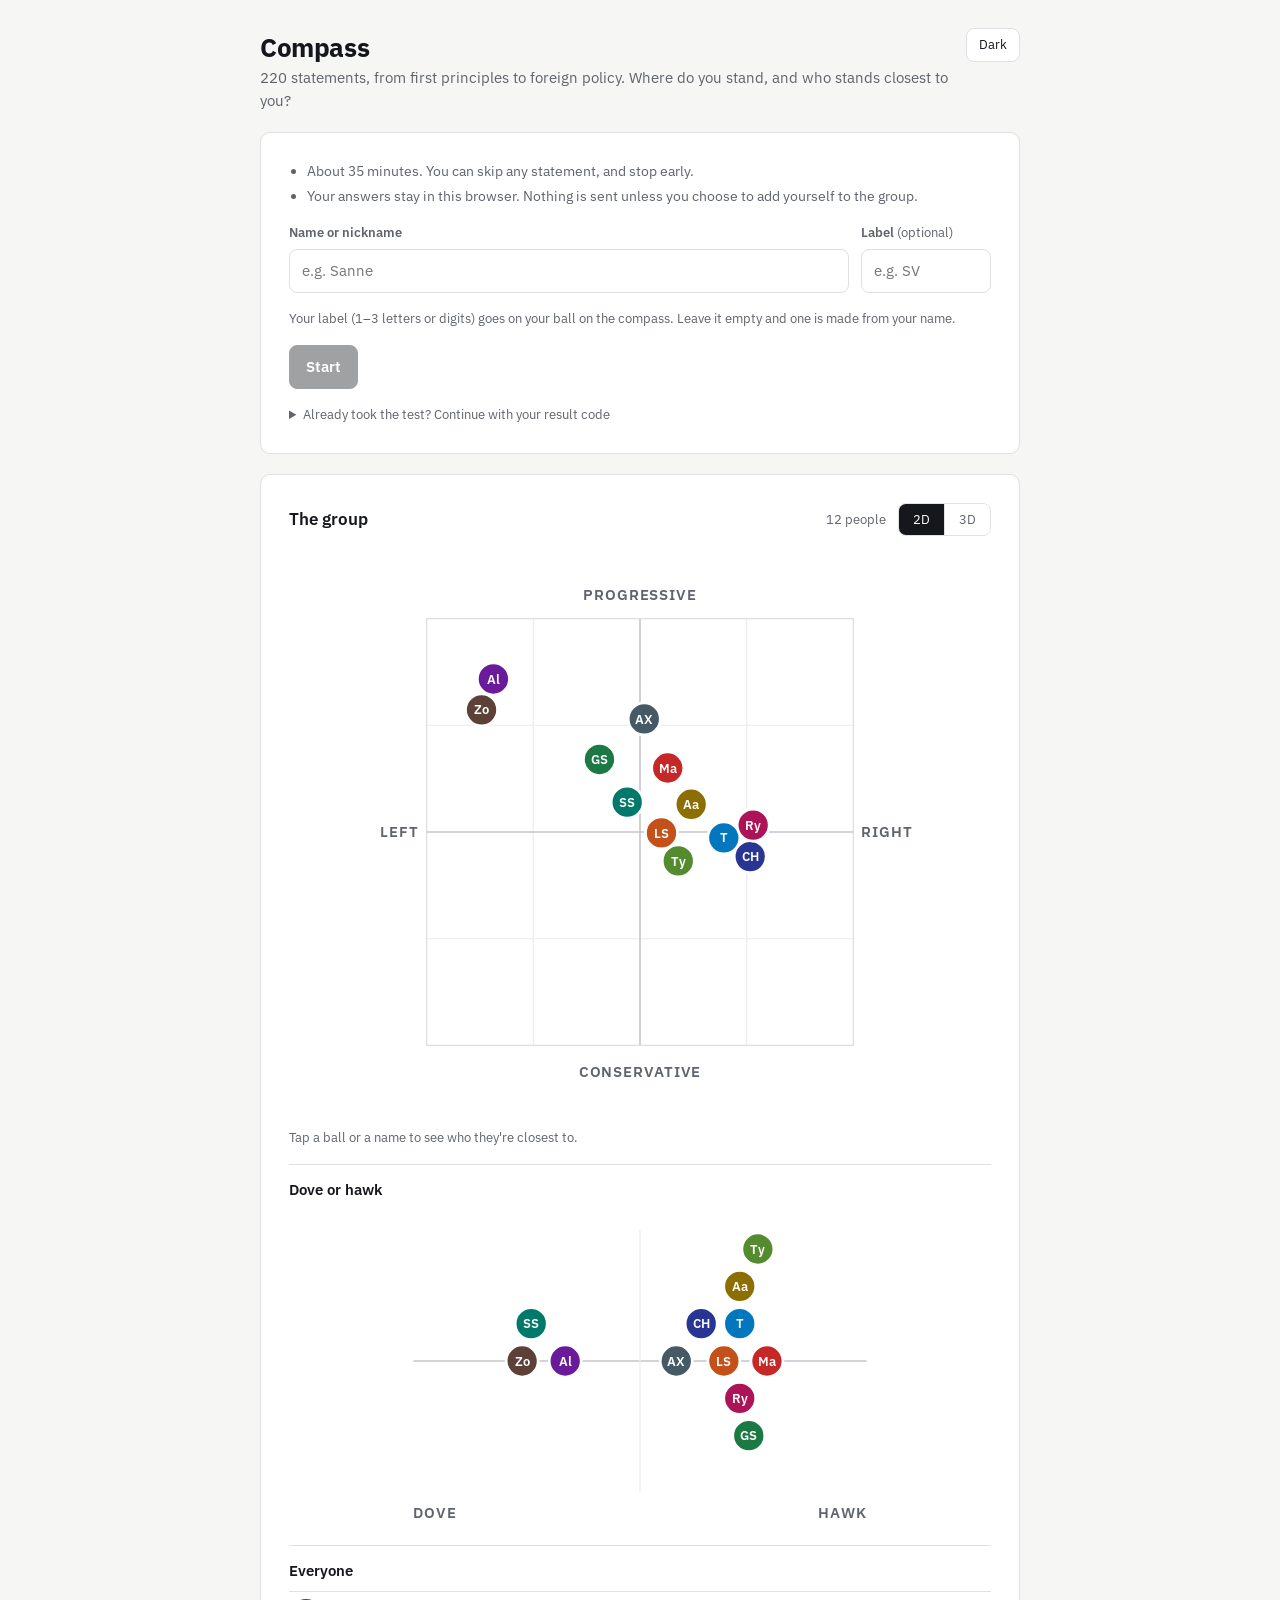
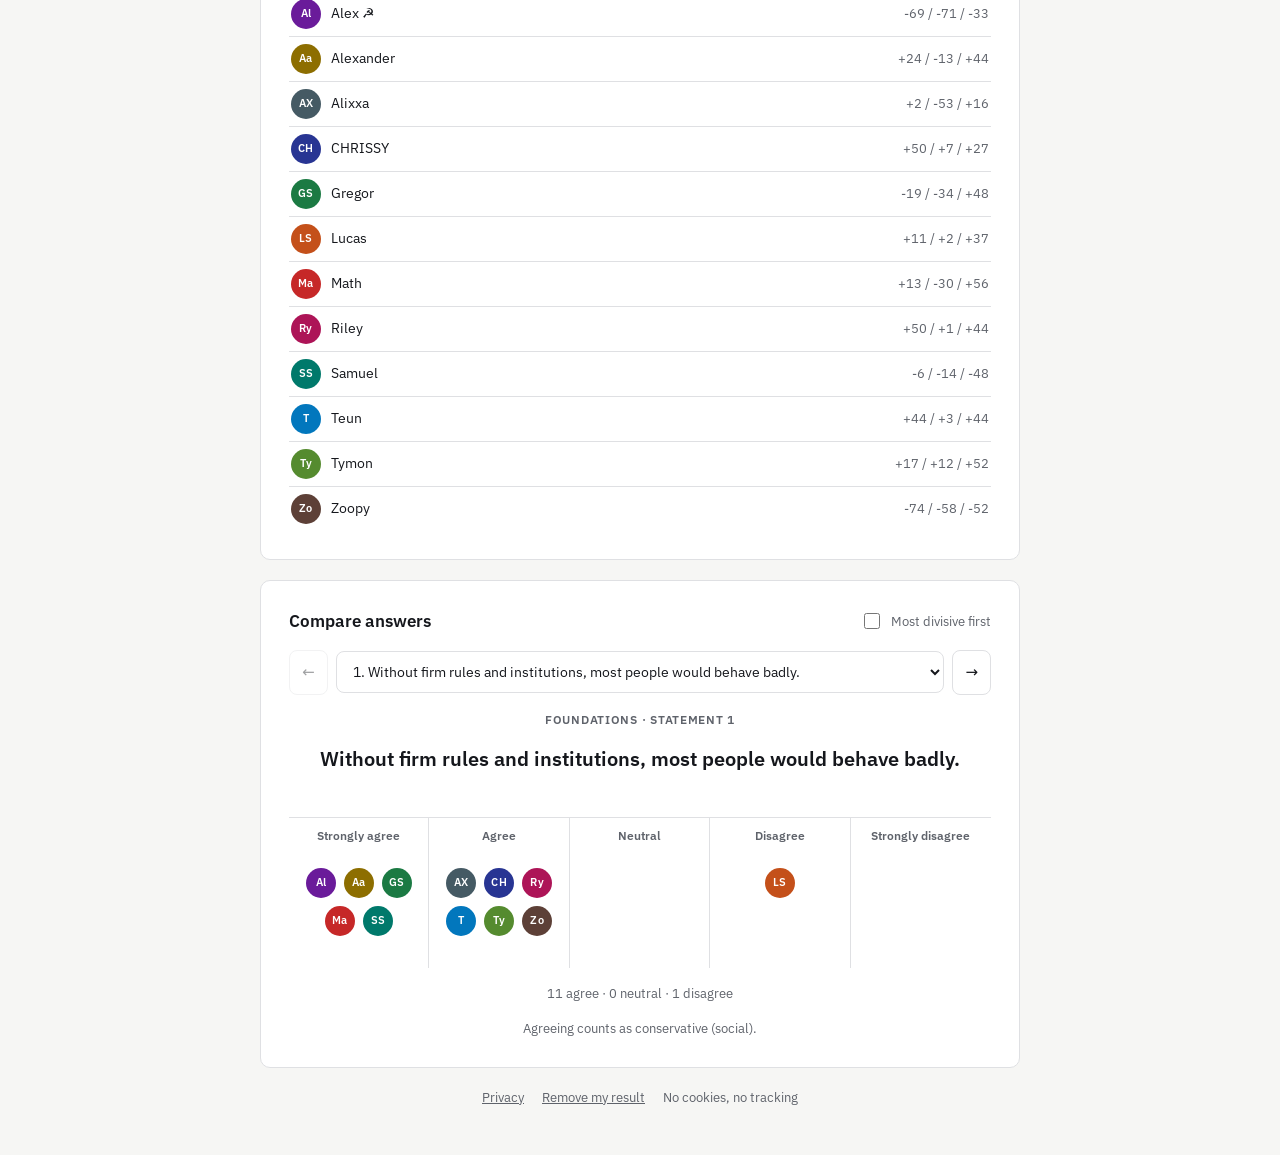
==== index.html @ 6b92e129 "Add 12 statements to tell the left wing apart and 8 to recognise centrists (code version 5, 220 stat" ====
<!doctype html>
<html lang="en">
<head>
<meta charset="utf-8">
<meta name="viewport" content="width=device-width,initial-scale=1,viewport-fit=cover">
<title>Compass</title>
<meta name="description" content="220 statements that map your political worldview, with everyone's results on one shared compass.">
<meta property="og:title" content="Compass">
<meta property="og:description" content="220 statements that map your political worldview, with everyone's results on one shared compass.">
<meta name="theme-color" content="#f6f6f4">
<link rel="icon" href="data:image/svg+xml,%3Csvg xmlns='http://www.w3.org/2000/svg' viewBox='0 0 32 32'%3E%3Ccircle cx='16' cy='16' r='14' fill='none' stroke='%2315171c' stroke-width='2.5'/%3E%3Cpath d='M16 5v22M5 16h22' stroke='%2315171c' stroke-width='1.5'/%3E%3Ccircle cx='21' cy='11' r='3.5' fill='%232a52be'/%3E%3C/svg%3E">
<link rel="preload" href="fonts/ibm-plex-sans-latin-400-normal.woff2" as="font" type="font/woff2" crossorigin>
<link rel="preload" href="fonts/ibm-plex-sans-latin-600-normal.woff2" as="font" type="font/woff2" crossorigin>
<link rel="stylesheet" href="style.css">
<script>
  // Apply the saved theme before the page draws, so dark-mode users don't see a white flash.
  try { if (localStorage.getItem("compass-theme") === "dark") document.documentElement.dataset.theme = "dark"; } catch (e) {}
</script>
</head>
<body>
<div class="wrap">
  <header>
    <div>
      <h1>Compass</h1>
      <p class="muted">220 statements, from first principles to foreign policy. Where do you stand, and who stands closest to you?</p>
    </div>
    <button class="small" id="theme" type="button" aria-label="Switch to dark mode">Dark</button>
  </header>

  <section class="card" id="intro">
    <ul class="facts muted">
      <li>About 35 minutes. You can skip any statement, and stop early.</li>
      <li>Your answers stay in this browser. Nothing is sent unless you choose to add yourself to the group.</li>
    </ul>
    <div class="two">
      <div class="field">
        <label for="name">Name or nickname</label>
        <input type="text" id="name" maxlength="24" autocomplete="nickname" placeholder="e.g. Sanne">
      </div>
      <div class="field">
        <label for="tag">Label <span style="font-weight:400">(optional)</span></label>
        <input type="text" id="tag" maxlength="3" autocomplete="off" placeholder="e.g. SV" aria-describedby="tag-help">
      </div>
    </div>
    <p class="note" id="tag-help">Your label (1–3 letters or digits) goes on your ball on the compass. Leave it empty and one is made from your name.</p>
    <div class="row">
      <button class="primary" id="start" type="button" disabled>Start</button>
      <span class="note" id="resume-note" hidden></span>
    </div>
    <details id="resume-code">
      <summary>Already took the test? Continue with your result code</summary>
      <div class="row">
        <input type="text" id="old-code" placeholder="Paste your result code" style="flex:1;min-width:0" autocomplete="off">
        <button id="use-code" type="button">Continue</button>
      </div>
      <p class="note" id="old-code-note" style="margin-top:6px" aria-live="polite"></p>
    </details>
  </section>

  <section class="card" id="quiz" hidden>
    <div class="progress"><span id="count">1 / 220</span><div class="bar"><span id="barfill" style="width:0"></span></div></div>
    <p class="section-tag" id="section-tag"></p>
    <p class="statement" id="statement" aria-live="polite"></p>
    <div class="answers" id="answers" role="group" aria-label="Your answer"></div>
    <div class="nav">
      <div class="row">
        <button class="link" id="back" type="button">Back</button>
        <button class="link" id="skip" type="button">Skip</button>
      </div>
      <div class="row">
        <span class="note" id="keys-hint">Keys 1–5 to answer, 0 to skip</span>
        <button class="link" id="finish" type="button">See my result now</button>
      </div>
    </div>
  </section>

  <section class="card" id="result" hidden>
    <div class="row spread"><h2>Your position</h2><button class="small" id="share-img" type="button">Save as image</button></div>
    <div class="scores">
      <div class="score"><b id="sx">–</b><span id="sx-l">Economic</span></div>
      <div class="score"><b id="sy">–</b><span id="sy-l">Social</span></div>
      <div class="score"><b id="sh">–</b><span id="sh-l">Foreign policy</span></div>
    </div>
    <p class="note" id="answered-note"></p>
    <div class="row" id="unanswered-row" hidden>
      <button class="small" id="answer-skipped" type="button">Answer the ones you skipped</button>
    </div>

    <div class="sub" id="closest-you" hidden>
      <h3>Closest to you</h3>
      <div class="match" id="closest-you-list"></div>
      <p class="note">Agreement over all statements you both answered: 100% means identical answers.</p>
    </div>

    <div class="sub" id="send">
      <h3>Add me to the group compass</h3>
      <div id="send-form">
        <label class="check"><input type="checkbox" id="consent">
          <span>I'm 16 or older, and I agree that Teun stores the name I entered and my answers, and shows them publicly on the group compass on this site. I understand my answers reveal my political views, and that I can have my result removed at any time. <a href="privacy.html" target="_blank" rel="noopener">Privacy note</a></span>
        </label>
        <p class="note" style="margin:8px 0 0 28px">Rather not be recognisable? Use a nickname.</p>
        <div class="row" style="margin-top:12px">
          <button class="primary" id="send-btn" type="button" disabled>Add me</button>
          <span id="send-status" class="note" aria-live="polite"></span>
        </div>
      </div>
      <p class="note" id="send-off" hidden></p>
    </div>

    <div class="sub">
      <h3>Your result code</h3>
      <p class="code-box" id="code"></p>
      <div class="row">
        <button class="small" id="copy" type="button">Copy code</button>
        <span class="note" id="code-note" aria-live="polite">Keep it to continue later, or to compare with friends.</span>
      </div>
    </div>
    <div class="row"><button class="link" id="edit" type="button">Change my answers</button><button class="link" id="retake" type="button">Start over</button></div>
  </section>

  <section class="card" id="group">
    <div class="row spread">
      <h2>The group</h2>
      <div class="row" style="gap:12px">
        <span class="note" id="group-count"></span>
        <div class="seg" role="group" aria-label="Compass view">
          <button id="view-2d" class="on" type="button">2D</button>
          <button id="view-3d" type="button">3D</button>
        </div>
      </div>
    </div>
    <svg class="chart" id="plot" viewBox="0 0 420 420" role="img" aria-label="Political compass with everyone's position"></svg>
    <svg class="chart" id="plot3d" viewBox="0 0 420 420" role="img" tabindex="0" aria-label="Three-dimensional compass: economic, social and hawk–dove. Drag or use the arrow keys to rotate." hidden></svg>
    <p class="note" id="rotate-hint" style="text-align:center" hidden>Drag to rotate · the third axis runs from dove to hawk</p>
    <p class="note" id="group-note"></p>
    <div class="sub" id="hawk" hidden>
      <h3>Dove or hawk</h3>
      <svg class="chart" id="hawk-plot" viewBox="0 0 420 100" role="img" aria-label="Everyone placed from dove to hawk on foreign policy"></svg>
    </div>
    <div class="sub" id="focus" hidden>
      <div class="row spread"><h3 id="focus-title"></h3><button class="link" id="focus-clear" type="button">Close</button></div>
      <p class="note" id="focus-scores"></p>
      <div class="match" id="focus-list"></div>
    </div>
    <div class="sub" id="people-box" hidden>
      <div class="row spread">
        <h3>Everyone</h3>
        <input type="text" id="people-filter" placeholder="Find a name" style="width:auto;flex:0 1 200px;padding:6px 10px;font-size:13px" hidden>
      </div>
      <div class="people" id="people"></div>
      <button class="link" id="people-more" type="button" hidden></button>
    </div>
  </section>

  <section class="card" id="compare" hidden>
    <div class="row spread">
      <h2>Compare answers</h2>
      <label class="toggle"><input type="checkbox" id="divisive"> Most divisive first</label>
    </div>
    <div class="cmp-top">
      <button id="cmp-prev" type="button" aria-label="Previous statement">←</button>
      <select id="cmp-select" aria-label="Statement"></select>
      <button id="cmp-next" type="button" aria-label="Next statement">→</button>
    </div>
    <p class="section-tag" id="cmp-tag" style="text-align:center"></p>
    <p class="cmp-statement" id="cmp-statement"></p>
    <div class="cols" id="cols"></div>
    <p class="split" id="cmp-split"></p>
    <p class="note" id="cmp-axis" style="text-align:center"></p>
  </section>

  <section class="card" id="owner" hidden>
    <h2>Manage the group</h2>
    <p class="note">For Teun. Paste result codes, one per line (a whole message with a code in it works too). The compass on this page previews the list straight away, only in this browser. When it looks right, copy it as results.js and commit that file.</p>
    <textarea id="owner-codes" rows="8" spellcheck="false"></textarea>
    <div class="row">
      <button class="primary small" id="owner-copy" type="button">Copy as results.js</button>
      <button class="small" id="owner-reset" type="button">Back to the published list</button>
      <span class="note" id="owner-status" aria-live="polite"></span>
    </div>
    <div class="people" id="owner-check"></div>
  </section>

  <section class="card" id="remove" hidden>
    <h2>Remove my result</h2>
    <p id="remove-text"></p>
    <div class="row" id="remove-actions" hidden>
      <button class="primary" id="remove-btn" type="button">Yes, remove my result</button>
      <span class="note" id="remove-status" aria-live="polite"></span>
    </div>
  </section>

  <footer>
    <a href="privacy.html">Privacy</a>
    <a href="#remove" id="remove-link">Remove my result</a>
    <span>No cookies, no tracking</span>
  </footer>
</div>

<script src="config.js"></script>
<script src="questions.js"></script>
<script src="results.js"></script>
<script src="app.js"></script>
</body>
</html>
---- style.css ----
/* Fonts are hosted on this site itself, so visitors' browsers never contact Google Fonts. */
@font-face{font-family:"IBM Plex Sans";font-style:normal;font-display:swap;font-weight:400;src:url(fonts/ibm-plex-sans-latin-400-normal.woff2) format("woff2");unicode-range:U+0000-00FF,U+0131,U+0152-0153,U+02BB-02BC,U+02C6,U+02DA,U+02DC,U+0304,U+0308,U+0329,U+2000-206F,U+20AC,U+2122,U+2191,U+2193,U+2212,U+2215,U+FEFF,U+FFFD}
@font-face{font-family:"IBM Plex Sans";font-style:normal;font-display:swap;font-weight:600;src:url(fonts/ibm-plex-sans-latin-600-normal.woff2) format("woff2");unicode-range:U+0000-00FF,U+0131,U+0152-0153,U+02BB-02BC,U+02C6,U+02DA,U+02DC,U+0304,U+0308,U+0329,U+2000-206F,U+20AC,U+2122,U+2191,U+2193,U+2212,U+2215,U+FEFF,U+FFFD}
@font-face{font-family:"IBM Plex Sans";font-style:normal;font-display:swap;font-weight:700;src:url(fonts/ibm-plex-sans-latin-700-normal.woff2) format("woff2");unicode-range:U+0000-00FF,U+0131,U+0152-0153,U+02BB-02BC,U+02C6,U+02DA,U+02DC,U+0304,U+0308,U+0329,U+2000-206F,U+20AC,U+2122,U+2191,U+2193,U+2212,U+2215,U+FEFF,U+FFFD}
@font-face{font-family:"IBM Plex Sans";font-style:normal;font-display:swap;font-weight:400;src:url(fonts/ibm-plex-sans-latin-ext-400-normal.woff2) format("woff2");unicode-range:U+0100-02BA,U+02BD-02C5,U+02C7-02CC,U+02CE-02D7,U+02DD-02FF,U+0304,U+0308,U+0329,U+1D00-1DBF,U+1E00-1E9F,U+1EF2-1EFF,U+2020,U+20A0-20AB,U+20AD-20C0,U+2113,U+2C60-2C7F,U+A720-A7FF}
@font-face{font-family:"IBM Plex Sans";font-style:normal;font-display:swap;font-weight:600;src:url(fonts/ibm-plex-sans-latin-ext-600-normal.woff2) format("woff2");unicode-range:U+0100-02BA,U+02BD-02C5,U+02C7-02CC,U+02CE-02D7,U+02DD-02FF,U+0304,U+0308,U+0329,U+1D00-1DBF,U+1E00-1E9F,U+1EF2-1EFF,U+2020,U+20A0-20AB,U+20AD-20C0,U+2113,U+2C60-2C7F,U+A720-A7FF}
@font-face{font-family:"IBM Plex Sans";font-style:normal;font-display:swap;font-weight:700;src:url(fonts/ibm-plex-sans-latin-ext-700-normal.woff2) format("woff2");unicode-range:U+0100-02BA,U+02BD-02C5,U+02C7-02CC,U+02CE-02D7,U+02DD-02FF,U+0304,U+0308,U+0329,U+1D00-1DBF,U+1E00-1E9F,U+1EF2-1EFF,U+2020,U+20A0-20AB,U+20AD-20C0,U+2113,U+2C60-2C7F,U+A720-A7FF}

/* Colour tokens. Light is the default; dark only when the visitor picks it with the toggle. */
:root{
  color-scheme:light;
  --bg:#f6f6f4; --card:#ffffff; --field:#ffffff; --ink:#15171c; --mid:#5f636b; --hair:#dfe0e3; --soft:#eef0f3;
  --accent:#2a52be; --on:#2a52be; --on-ink:#ffffff; --err:#b3261e; --ok:#1e7a46;
  --primary-bg:#15171c; --primary-ink:#ffffff; --axis:#c3c6cc; --gridline:#eceef1; --ring:#15171c;
}
:root[data-theme="dark"]{
  color-scheme:dark;
  --bg:#121417; --card:#1a1d22; --field:#14171b; --ink:#e9eaec; --mid:#9aa0aa; --hair:#2d3139; --soft:#23272e;
  --accent:#7d9cff; --on:#3d63d6; --on-ink:#ffffff; --err:#ef6b62; --ok:#4cc38a;
  --primary-bg:#e9eaec; --primary-ink:#121417; --axis:#4a4f59; --gridline:#262a31; --ring:#e9eaec;
}
*{box-sizing:border-box}
html{-webkit-text-size-adjust:100%}
body{margin:0;background:var(--bg);color:var(--ink);font:15px/1.5 "IBM Plex Sans",system-ui,-apple-system,"Segoe UI",Roboto,sans-serif;padding:28px 16px 48px}
.wrap{max-width:760px;margin:0 auto;display:flex;flex-direction:column;gap:20px}
header{display:flex;justify-content:space-between;align-items:flex-start;gap:12px}
h1{font-size:26px;font-weight:700;letter-spacing:-.015em;margin:0}
h2{font-size:17px;font-weight:600;margin:0}
h3{font-size:15px;font-weight:600;margin:0}
p{margin:0}
a{color:var(--accent)}
.muted{color:var(--mid)}
.note{font-size:13px;color:var(--mid)}
.ok{color:var(--ok);font-size:13px}
.err{color:var(--err);font-size:13px}
.card{background:var(--card);border:1px solid var(--hair);border-radius:10px;padding:clamp(18px,4vw,28px);display:flex;flex-direction:column;gap:16px;min-width:0}
.sub{display:flex;flex-direction:column;gap:8px;border-top:1px solid var(--hair);padding-top:14px}
label{font-size:13px;font-weight:600;color:var(--mid)}
input[type=text],textarea,select{width:100%;font:inherit;color:var(--ink);background:var(--field);border:1px solid var(--hair);border-radius:8px;padding:10px 12px}
textarea{resize:vertical;min-height:64px;font-size:13px;word-break:break-all}
select{font-size:14px}
input:focus-visible,textarea:focus-visible,select:focus-visible,button:focus-visible,summary:focus-visible,a:focus-visible{outline:2px solid var(--accent);outline-offset:2px}
button{font:inherit;cursor:pointer;border-radius:8px;border:1px solid var(--hair);background:var(--field);color:var(--ink);padding:10px 16px}
button.primary{background:var(--primary-bg);border-color:var(--primary-bg);color:var(--primary-ink);font-weight:600}
button:disabled{opacity:.4;cursor:not-allowed}
button.link{border:0;background:none;padding:0;color:var(--mid);text-decoration:underline;font-size:13px}
button.small{padding:6px 12px;font-size:13px}
.row{display:flex;flex-wrap:wrap;gap:10px;align-items:center}
.spread{justify-content:space-between}
.field{display:flex;flex-direction:column;gap:6px}
.two{display:grid;grid-template-columns:1fr 130px;gap:12px}
@media (max-width:480px){.two{grid-template-columns:1fr 96px}}
details summary{cursor:pointer;font-size:13px;color:var(--mid)}
details[open] summary{margin-bottom:10px}
.check{display:flex;gap:10px;align-items:flex-start;font-size:14px;font-weight:400;color:var(--ink);cursor:pointer}
.check input{width:18px;height:18px;margin-top:2px;flex:none;accent-color:var(--ink)}
.facts{margin:0;padding-left:18px;font-size:14px;display:flex;flex-direction:column;gap:4px}

/* quiz */
.progress{display:flex;align-items:center;gap:12px;font-size:13px;color:var(--mid);font-variant-numeric:tabular-nums}
.bar{flex:1;height:4px;background:var(--soft);border-radius:2px;overflow:hidden}
.bar span{display:block;height:100%;background:var(--ink);transition:width .2s}
.section-tag{font-size:12px;font-weight:600;letter-spacing:.06em;text-transform:uppercase;color:var(--mid)}
.statement{font-size:clamp(19px,3.4vw,23px);font-weight:600;line-height:1.35;letter-spacing:-.01em;min-height:3.2em;text-wrap:balance}
.answers{display:grid;grid-template-columns:repeat(5,1fr);gap:8px}
.answers button{padding:12px 6px;font-size:13px;line-height:1.25}
.answers button.on{background:var(--on);border-color:var(--on);color:var(--on-ink)}
@media (max-width:560px){.answers{grid-template-columns:1fr}.answers button{text-align:left;padding:12px 14px}}
.nav{display:flex;justify-content:space-between;align-items:center;gap:12px;flex-wrap:wrap}
.nav .row{gap:16px}

/* result */
.scores{display:grid;grid-template-columns:repeat(auto-fit,minmax(150px,1fr));gap:12px}
.score{background:var(--soft);border-radius:8px;padding:12px 14px}
.score b{display:block;font-size:24px;font-variant-numeric:tabular-nums}
.score span{font-size:13px;color:var(--mid)}
.code-box{font-size:13px;word-break:break-all;background:var(--soft);border-radius:8px;padding:10px 12px;user-select:all}

/* balls (one per person) */
.ball{width:30px;height:30px;border-radius:50%;display:inline-flex;align-items:center;justify-content:center;color:#fff;font-size:11px;font-weight:600;letter-spacing:.01em;flex:none;box-shadow:0 0 0 2px var(--card)}
.ball.you{box-shadow:0 0 0 2px var(--card),0 0 0 4px var(--ring)}
.ball.focus{box-shadow:0 0 0 2px var(--card),0 0 0 4px var(--accent)}
.ball-svg text{font-size:10px;font-weight:600;fill:#fff;pointer-events:none}
.ball-svg{cursor:pointer}
.dot{stroke:var(--card);stroke-width:2}
.you-ring{fill:none;stroke:var(--ring);stroke-width:2}
.focus-ring{fill:none;stroke:var(--accent);stroke-width:2.5}
.faded{opacity:.28}

/* charts */
svg.chart{display:block;width:100%;height:auto;max-width:560px;margin:0 auto}
.axis{stroke:var(--axis);stroke-width:1.2}
.grid{stroke:var(--gridline);stroke-width:1}
.frame{fill:none;stroke:var(--hair)}
.axlab{fill:var(--mid);font-size:11px;font-weight:600;letter-spacing:.06em;text-transform:uppercase}
#plot3d{touch-action:none;cursor:grab;user-select:none}
#plot3d:focus-visible{outline:2px solid var(--accent);outline-offset:4px;border-radius:8px}

/* people list */
.people{display:flex;flex-direction:column;font-size:14px}
.person{display:flex;align-items:center;gap:10px;border-top:1px solid var(--hair);padding:7px 2px;background:none;border-left:0;border-right:0;border-bottom:0;border-radius:0;text-align:left;width:100%;color:var(--ink)}
.person:hover{background:var(--soft)}
.person.sel{background:var(--soft)}
.person .nm{flex:1;min-width:0;overflow:hidden;text-overflow:ellipsis;white-space:nowrap}
.person .sc{font-variant-numeric:tabular-nums;color:var(--mid);font-size:13px;white-space:nowrap}
.match{display:flex;flex-direction:column;gap:6px}
.match-row{display:grid;grid-template-columns:30px 1fr 110px 44px;gap:10px;align-items:center;font-size:14px}
.match-row .nm{overflow:hidden;text-overflow:ellipsis;white-space:nowrap}
.match-row .pct{text-align:right;font-variant-numeric:tabular-nums;font-weight:600}
.meter{height:6px;background:var(--soft);border-radius:3px;overflow:hidden}
.meter span{display:block;height:100%;background:var(--ink)}
@media (max-width:480px){.match-row{grid-template-columns:30px 1fr 60px 40px}}

/* compare */
.cmp-top{display:flex;gap:8px;align-items:center}
.cmp-top select{flex:1;min-width:0}
.cmp-top button{padding:10px 12px;flex:none}
.cmp-statement{font-size:clamp(17px,3vw,20px);font-weight:600;line-height:1.35;text-align:center;text-wrap:balance;min-height:2.8em;padding-inline:4px}
.cols{display:grid;grid-template-columns:repeat(5,minmax(0,1fr));border-top:1px solid var(--hair)}
.col{border-right:1px solid var(--hair);padding:10px 6px 14px;display:flex;flex-direction:column;gap:10px;min-height:150px}
.col:last-child{border-right:0}
.col h3{font-size:12px;font-weight:600;color:var(--mid);text-align:center;line-height:1.25;min-height:2.5em}
.col .balls{display:flex;flex-wrap:wrap;gap:8px;justify-content:center;align-content:flex-start}
@media (max-width:480px){.col{padding:8px 2px 12px}.col h3{font-size:11px}.col .balls{gap:5px}.col .ball{width:26px;height:26px;font-size:10px}}
.diff{display:flex;flex-direction:column;gap:2px;border-top:1px solid var(--hair);padding-top:8px;font-size:14px}
.split{font-size:13px;color:var(--mid);text-align:center}
.toggle{display:inline-flex;align-items:center;gap:8px;font-size:13px;color:var(--mid);cursor:pointer;font-weight:400}
.toggle input{width:16px;height:16px;accent-color:var(--ink)}
.seg{display:inline-flex;border:1px solid var(--hair);border-radius:8px;overflow:hidden}
.seg button{border:0;border-radius:0;padding:6px 14px;font-size:13px;background:var(--field);color:var(--mid)}
.seg button+button{border-left:1px solid var(--hair)}
.seg button.on{background:var(--primary-bg);color:var(--primary-ink)}
footer{display:flex;flex-wrap:wrap;gap:8px 18px;justify-content:center;font-size:13px;color:var(--mid)}
footer a{color:var(--mid)}
[hidden]{display:none!important}
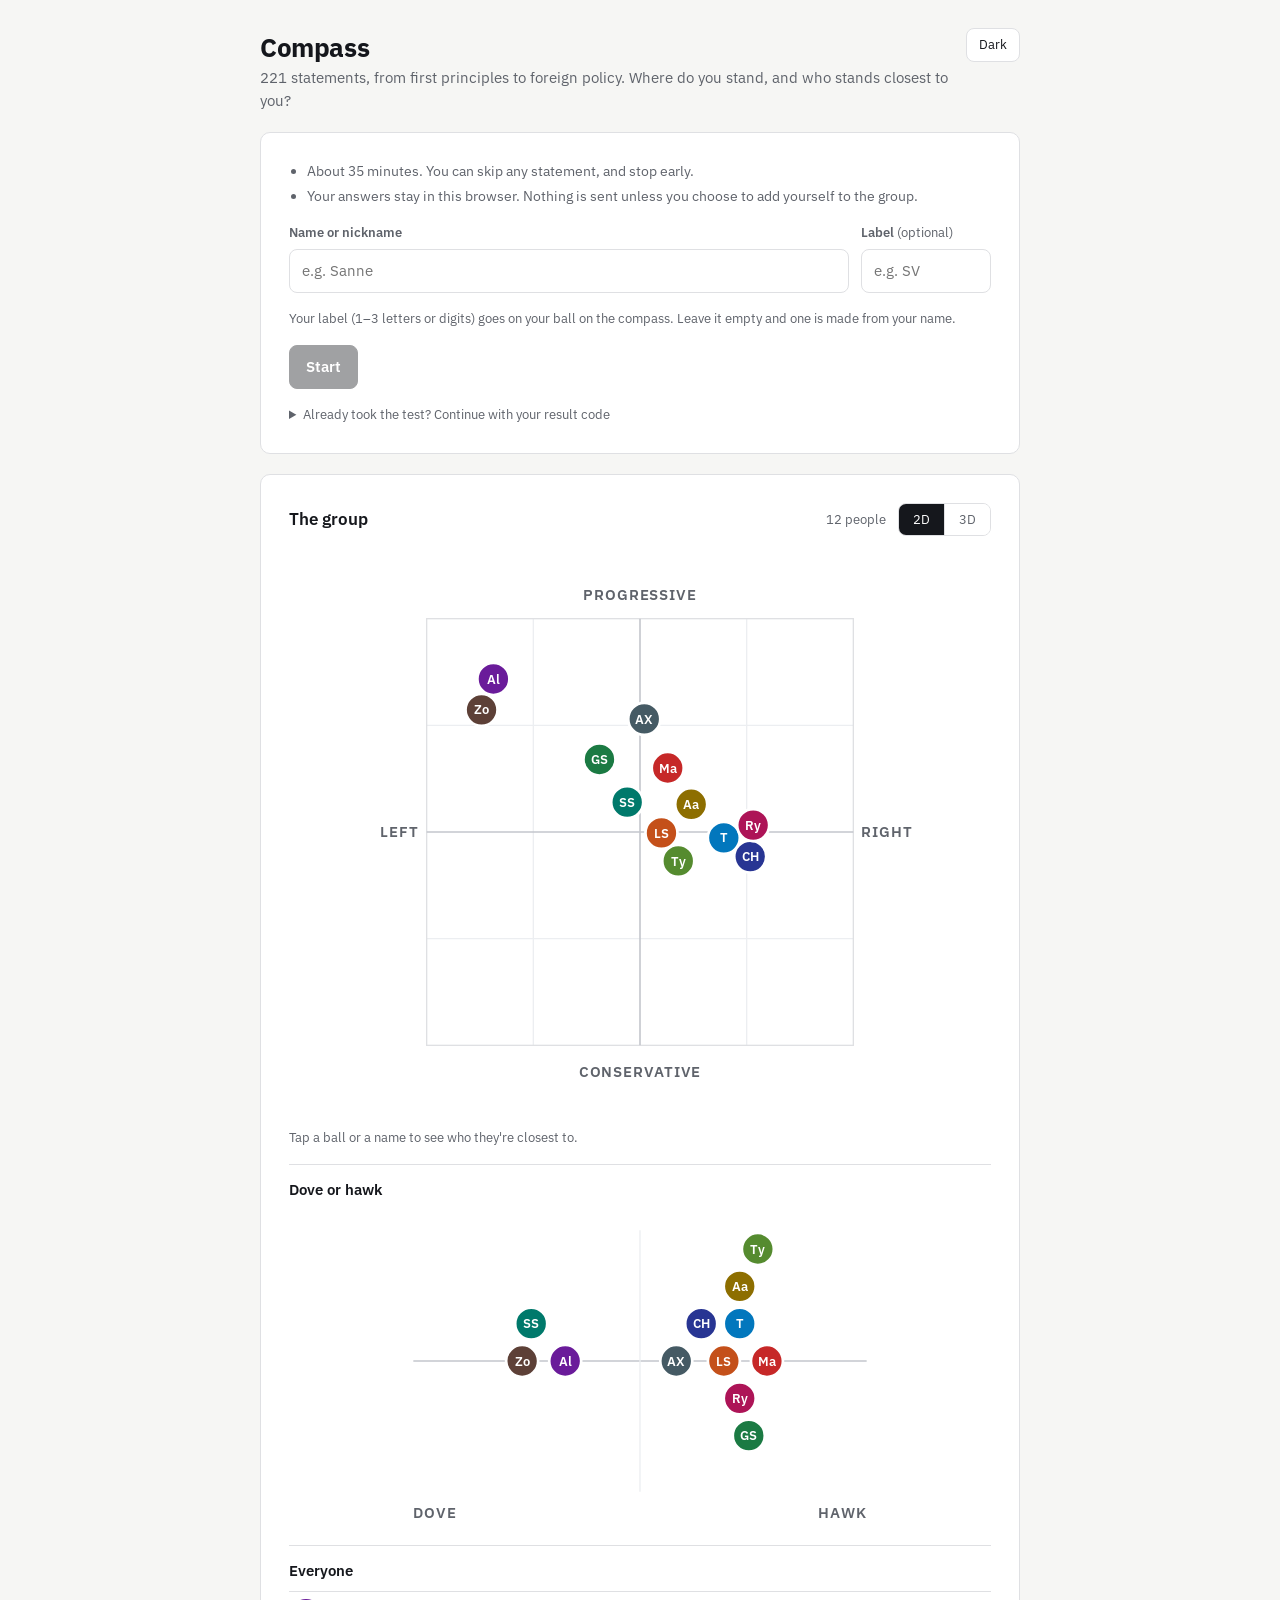
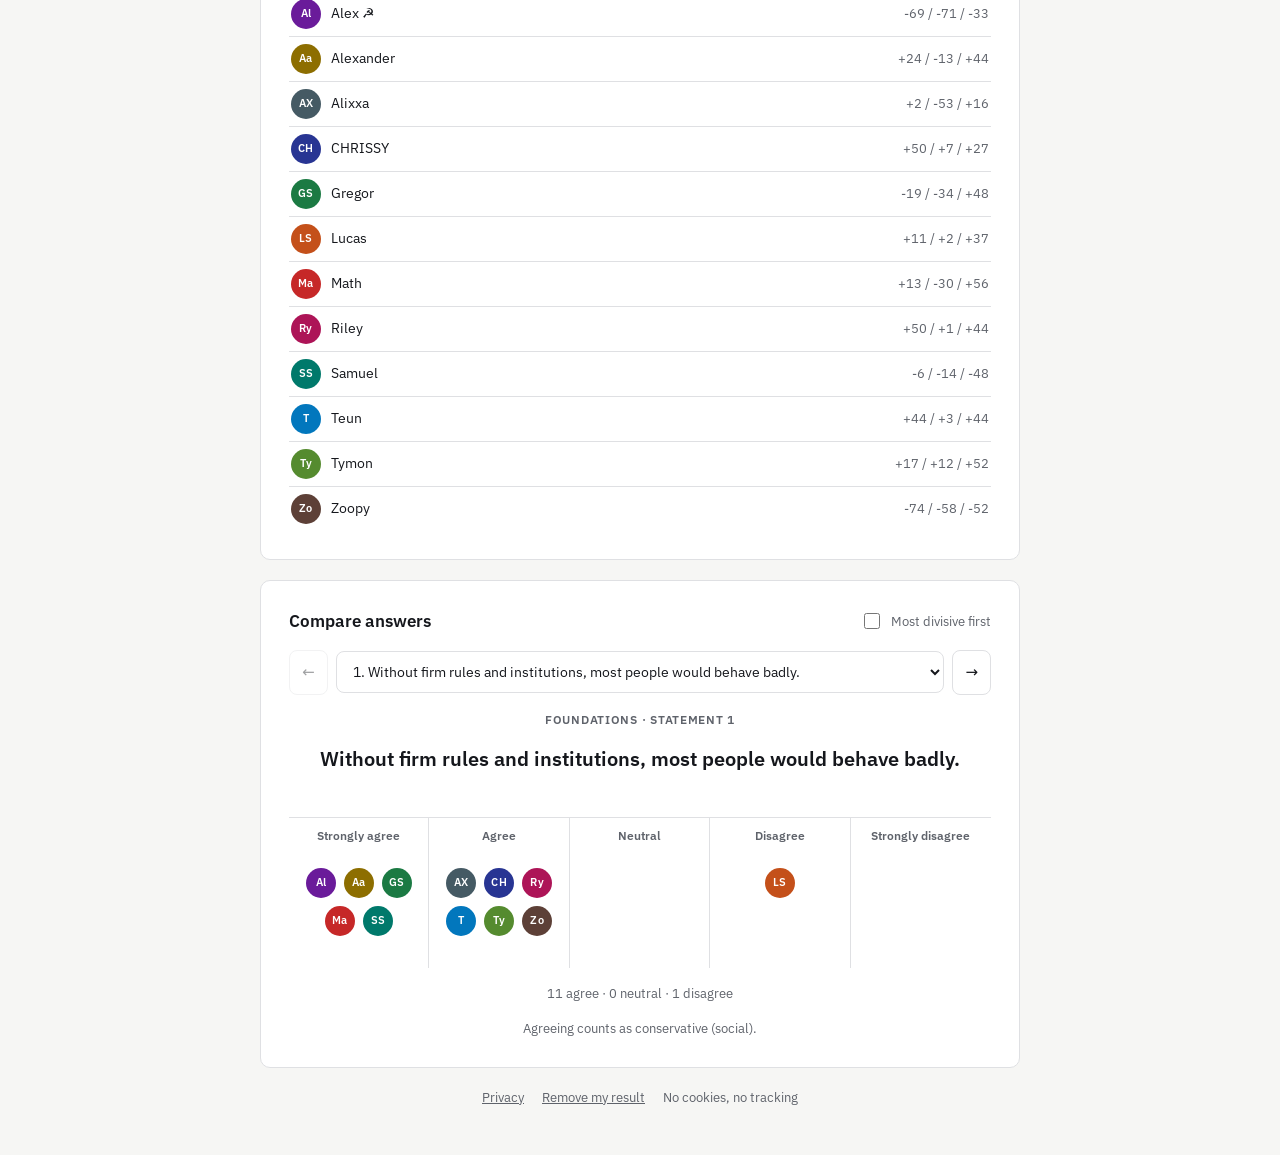
==== commit 2f20c695: "Remove centrism statements; add 9 mirror-image right-wing statements so the compass centre stays bal" ====
--- a/index.html
+++ b/index.html
@@ -4,9 +4,9 @@
 <meta charset="utf-8">
 <meta name="viewport" content="width=device-width,initial-scale=1,viewport-fit=cover">
 <title>Compass</title>
-<meta name="description" content="220 statements that map your political worldview, with everyone's results on one shared compass.">
+<meta name="description" content="221 statements that map your political worldview, with everyone's results on one shared compass.">
 <meta property="og:title" content="Compass">
-<meta property="og:description" content="220 statements that map your political worldview, with everyone's results on one shared compass.">
+<meta property="og:description" content="221 statements that map your political worldview, with everyone's results on one shared compass.">
 <meta name="theme-color" content="#f6f6f4">
 <link rel="icon" href="data:image/svg+xml,%3Csvg xmlns='http://www.w3.org/2000/svg' viewBox='0 0 32 32'%3E%3Ccircle cx='16' cy='16' r='14' fill='none' stroke='%2315171c' stroke-width='2.5'/%3E%3Cpath d='M16 5v22M5 16h22' stroke='%2315171c' stroke-width='1.5'/%3E%3Ccircle cx='21' cy='11' r='3.5' fill='%232a52be'/%3E%3C/svg%3E">
 <link rel="preload" href="fonts/ibm-plex-sans-latin-400-normal.woff2" as="font" type="font/woff2" crossorigin>
@@ -22,7 +22,7 @@
   <header>
     <div>
       <h1>Compass</h1>
-      <p class="muted">220 statements, from first principles to foreign policy. Where do you stand, and who stands closest to you?</p>
+      <p class="muted">221 statements, from first principles to foreign policy. Where do you stand, and who stands closest to you?</p>
     </div>
     <button class="small" id="theme" type="button" aria-label="Switch to dark mode">Dark</button>
   </header>
@@ -58,7 +58,7 @@
   </section>
 
   <section class="card" id="quiz" hidden>
-    <div class="progress"><span id="count">1 / 220</span><div class="bar"><span id="barfill" style="width:0"></span></div></div>
+    <div class="progress"><span id="count">1 / 221</span><div class="bar"><span id="barfill" style="width:0"></span></div></div>
     <p class="section-tag" id="section-tag"></p>
     <p class="statement" id="statement" aria-live="polite"></p>
     <div class="answers" id="answers" role="group" aria-label="Your answer"></div>
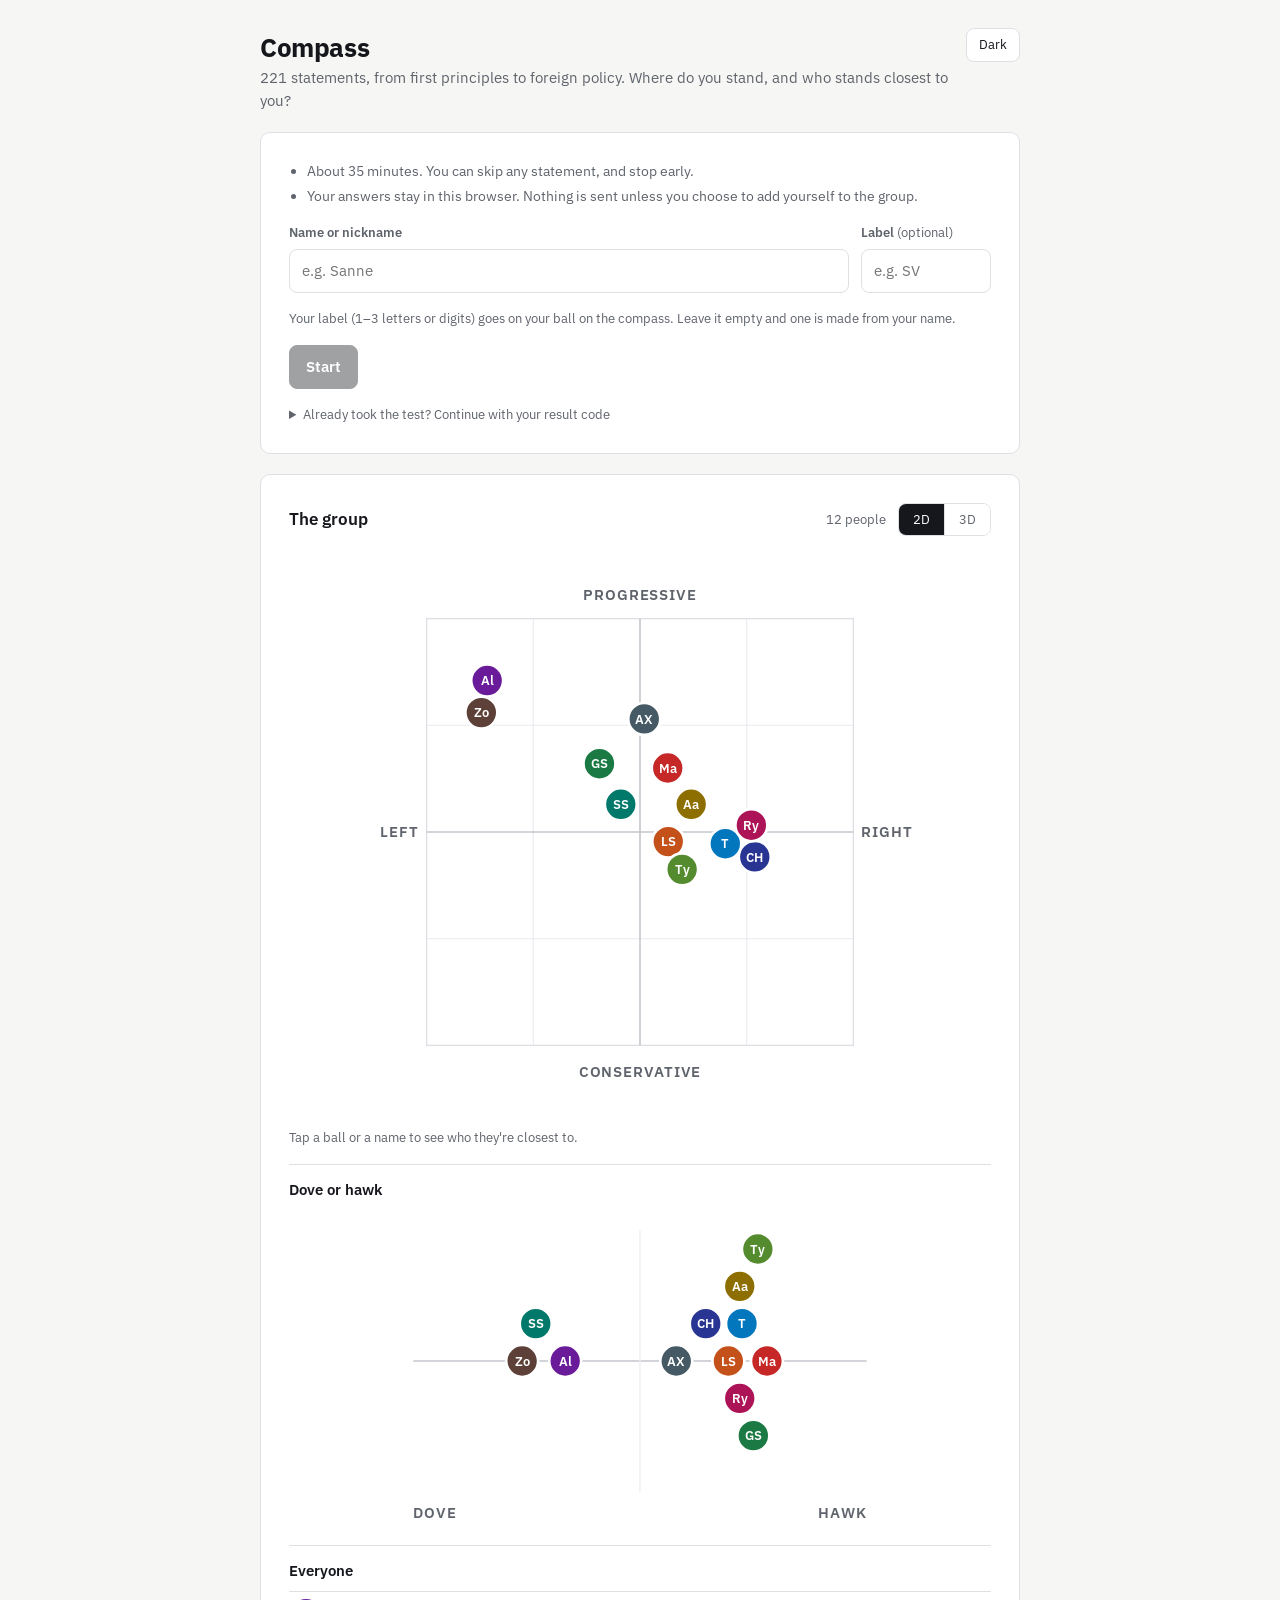
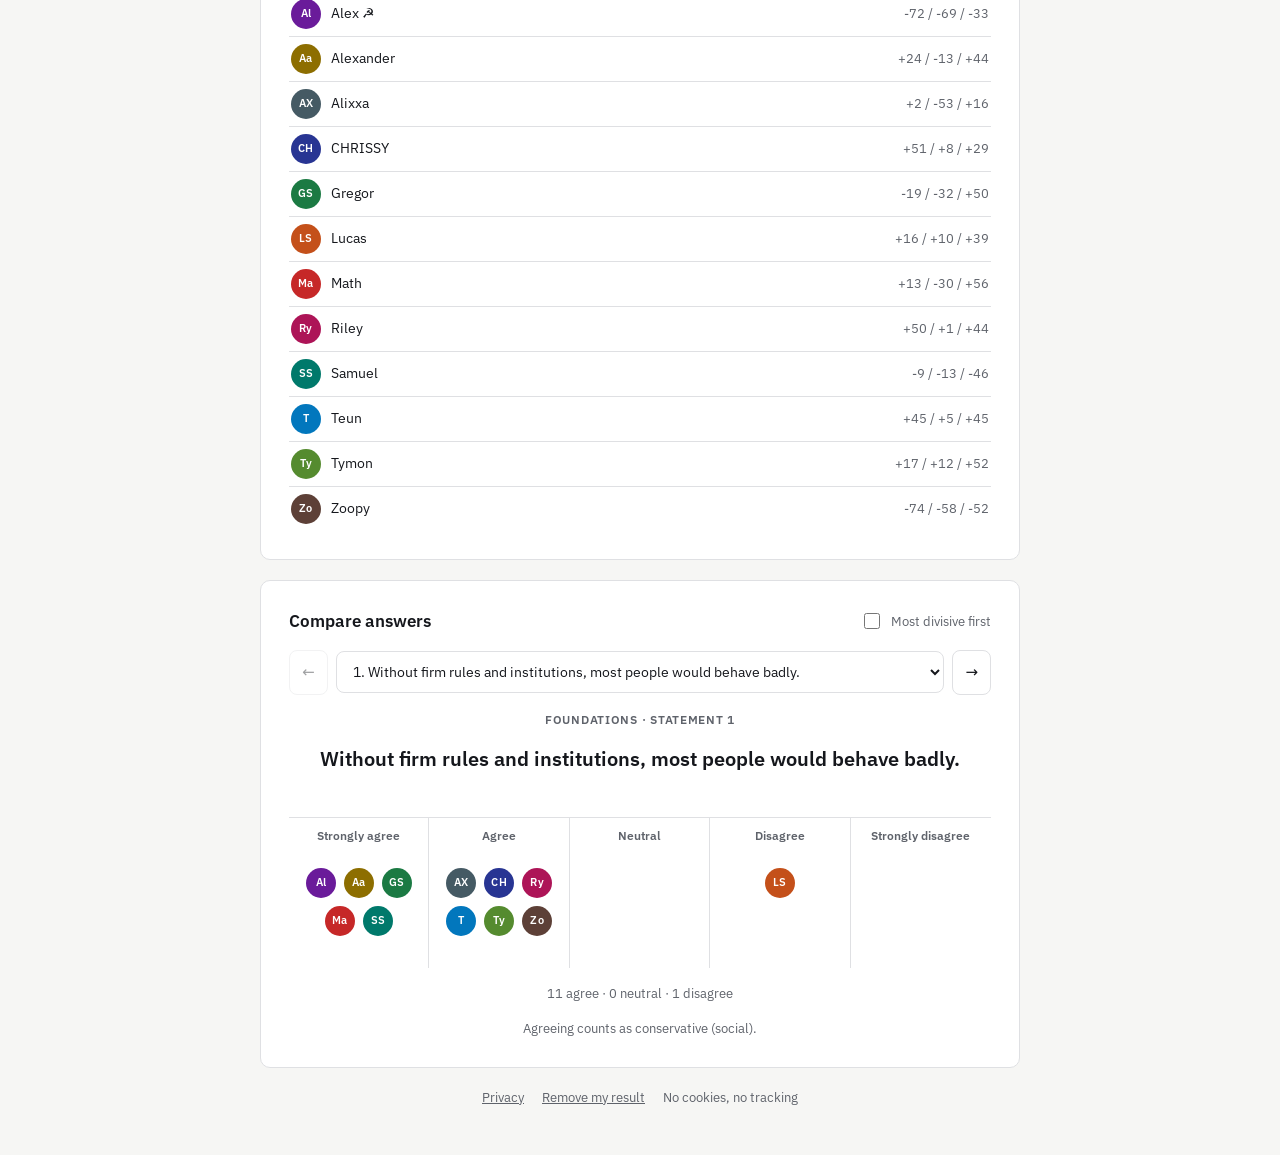
==== commit 2542ce04: "Quiz: Go to statement box, Next button, and Change my answers resumes where you were without auto-ad" ====
--- a/index.html
+++ b/index.html
@@ -66,8 +66,12 @@
       <div class="row">
         <button class="link" id="back" type="button">Back</button>
         <button class="link" id="skip" type="button">Skip</button>
-      </div>
-      <div class="row">
+        <button class="link" id="next" type="button">Next</button>
+      </div>
+      <div class="row">
+        <span class="goto"><label for="goto">Go to statement</label>
+          <input type="number" id="goto" min="1" max="221" inputmode="numeric" placeholder="#" autocomplete="off">
+          <button class="link" id="goto-go" type="button">Go</button></span>
         <span class="note" id="keys-hint">Keys 1–5 to answer, 0 to skip</span>
         <button class="link" id="finish" type="button">See my result now</button>
       </div>
--- a/style.css
+++ b/style.css
@@ -133,3 +133,6 @@
 footer{display:flex;flex-wrap:wrap;gap:8px 18px;justify-content:center;font-size:13px;color:var(--mid)}
 footer a{color:var(--mid)}
 [hidden]{display:none!important}
+
+.goto{display:inline-flex;align-items:center;gap:8px;font-size:13px;color:var(--mid)}
+.goto input{width:64px;padding:5px 8px;font-size:13px}
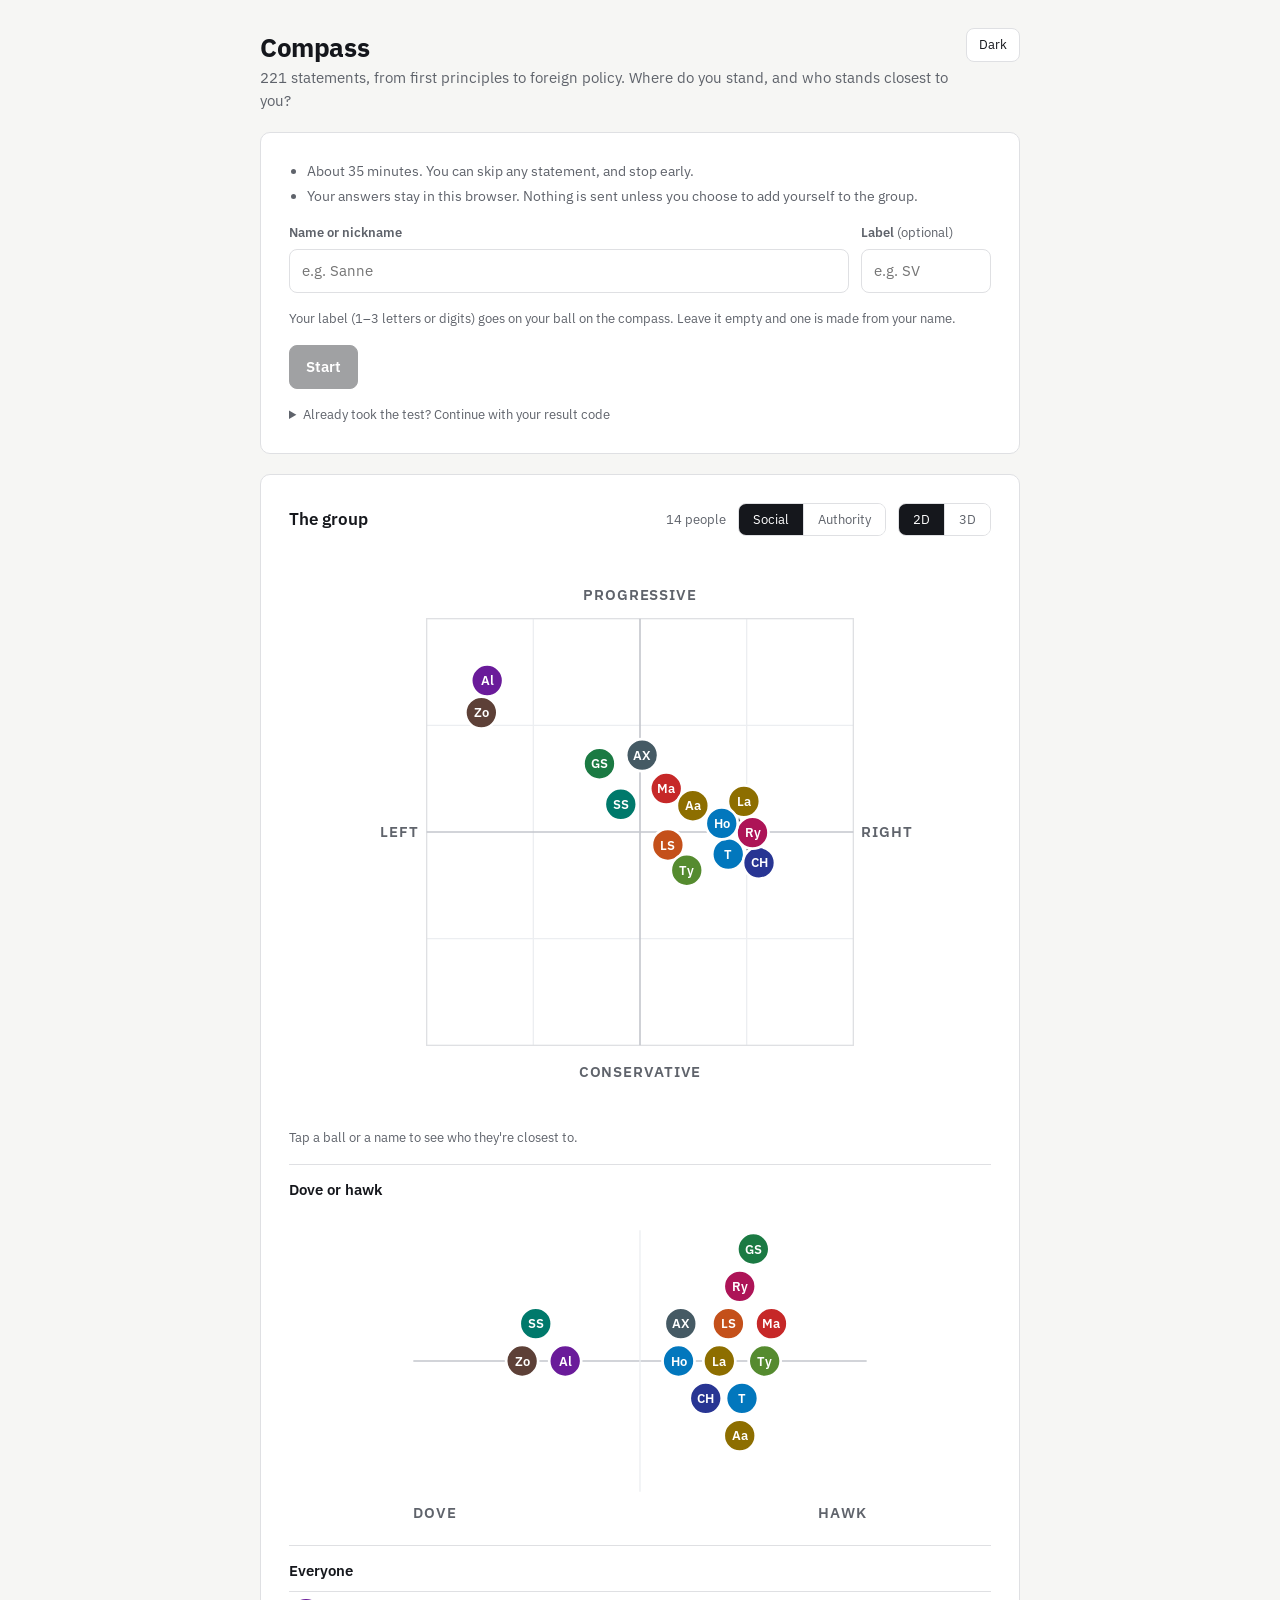
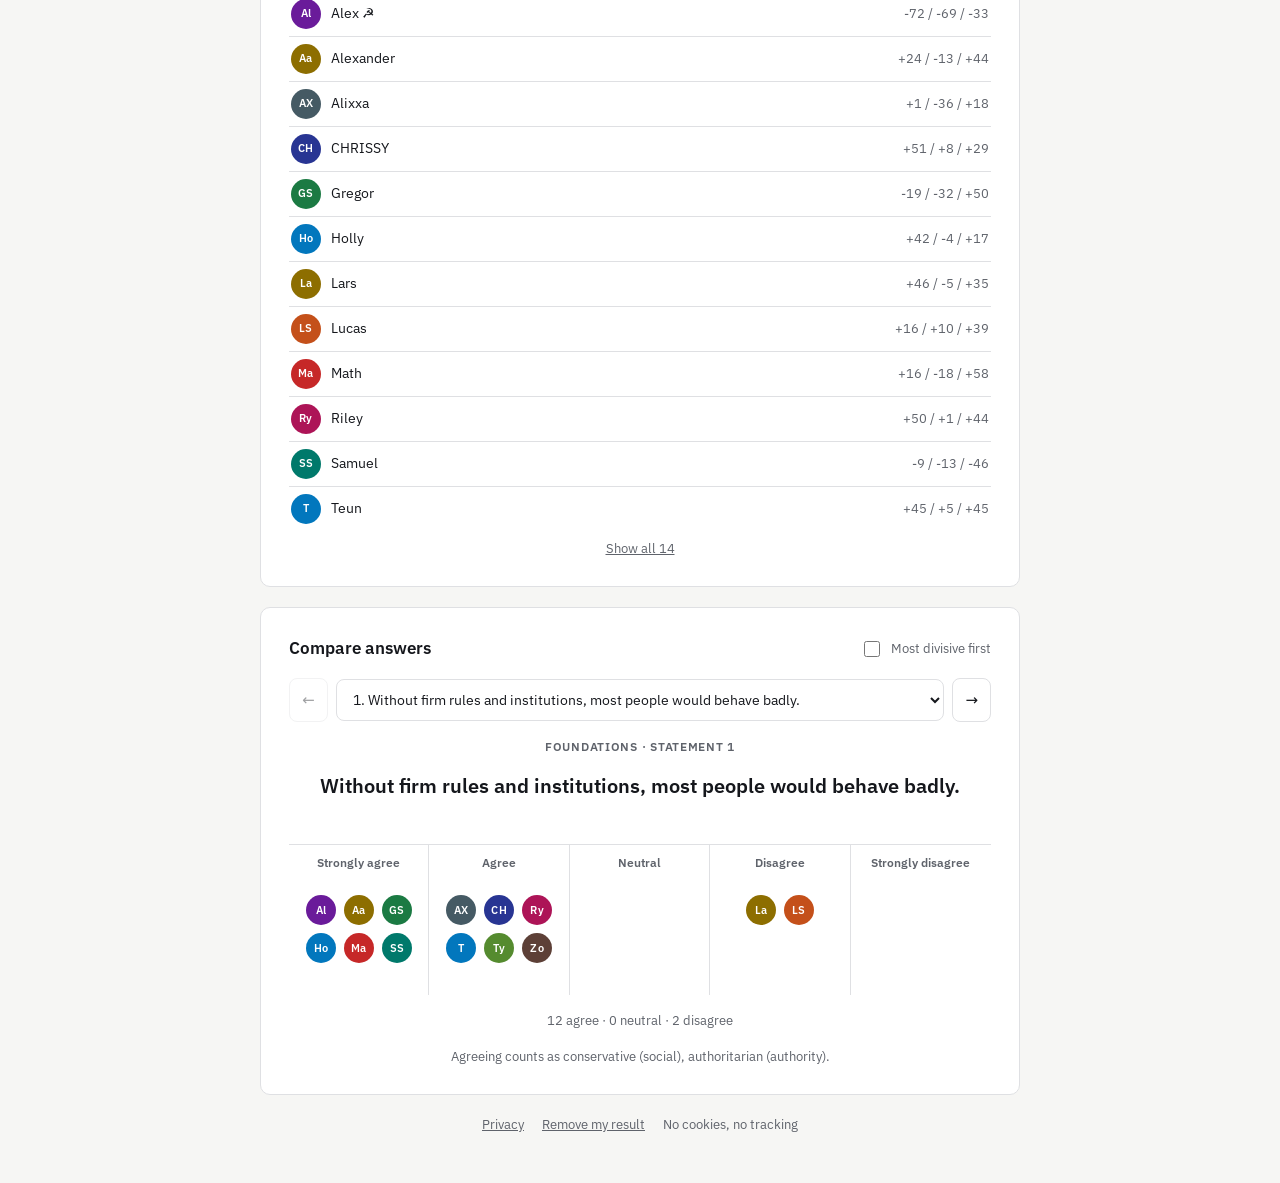
==== commit 9d938377: "Add an optional libertarian-authoritarian vertical axis, switchable next to the social axis Reuses 4" ====
--- a/index.html
+++ b/index.html
@@ -85,6 +85,7 @@
       <div class="score"><b id="sy">–</b><span id="sy-l">Social</span></div>
       <div class="score"><b id="sh">–</b><span id="sh-l">Foreign policy</span></div>
     </div>
+    <div class="row"><div class="seg" role="group" aria-label="Vertical axis"><button data-vert="s" class="on" type="button">Social</button><button data-vert="a" type="button">Authority</button></div><span class="note">Switch the vertical axis of the compass</span></div>
     <p class="note" id="answered-note"></p>
     <div class="row" id="unanswered-row" hidden>
       <button class="small" id="answer-skipped" type="button">Answer the ones you skipped</button>
@@ -127,6 +128,7 @@
       <h2>The group</h2>
       <div class="row" style="gap:12px">
         <span class="note" id="group-count"></span>
+        <div class="seg" role="group" aria-label="Vertical axis"><button data-vert="s" class="on" type="button">Social</button><button data-vert="a" type="button">Authority</button></div>
         <div class="seg" role="group" aria-label="Compass view">
           <button id="view-2d" class="on" type="button">2D</button>
           <button id="view-3d" type="button">3D</button>
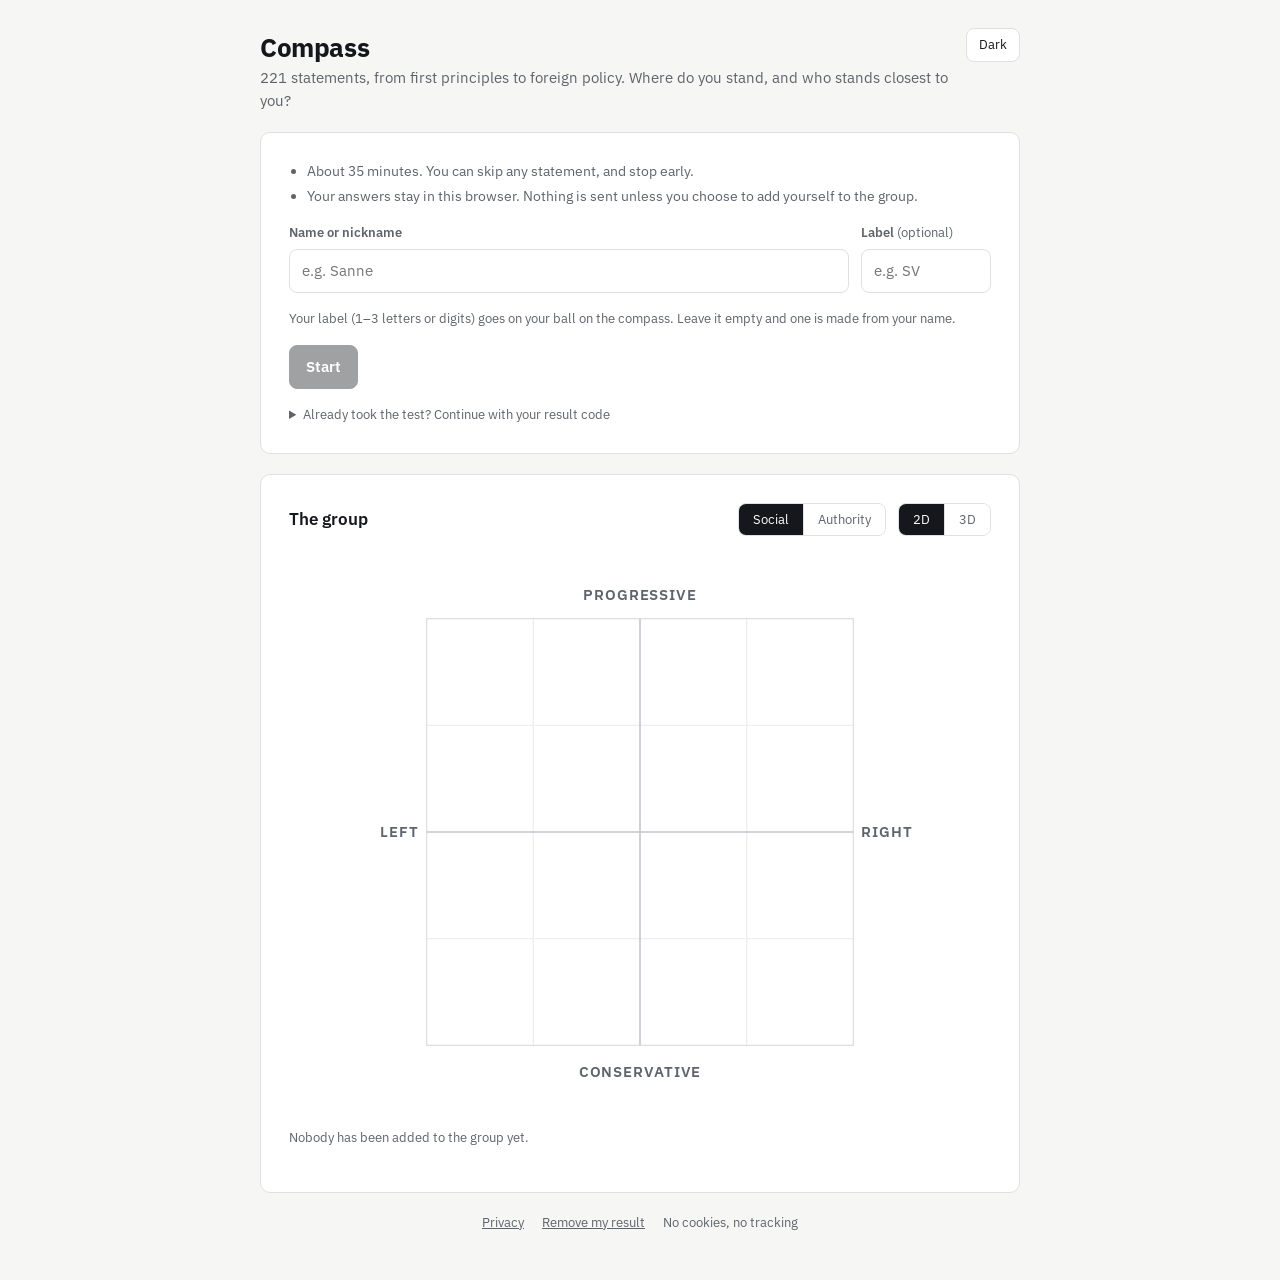
==== commit 60263259: "New group: prune redundant statements, add EU/environment/nation/establishment axes, live results fr" ====
--- a/index.html
+++ b/index.html
@@ -84,6 +84,10 @@
       <div class="score"><b id="sx">–</b><span id="sx-l">Economic</span></div>
       <div class="score"><b id="sy">–</b><span id="sy-l">Social</span></div>
       <div class="score"><b id="sh">–</b><span id="sh-l">Foreign policy</span></div>
+      <div class="score"><b id="su">–</b><span id="su-l">EU</span></div>
+      <div class="score"><b id="sg">–</b><span id="sg-l">Environment</span></div>
+      <div class="score"><b id="sn">–</b><span id="sn-l">Nation</span></div>
+      <div class="score"><b id="sp">–</b><span id="sp-l">Establishment</span></div>
     </div>
     <div class="row"><div class="seg" role="group" aria-label="Vertical axis"><button data-vert="s" class="on" type="button">Social</button><button data-vert="a" type="button">Authority</button></div><span class="note">Switch the vertical axis of the compass</span></div>
     <p class="note" id="answered-note"></p>
@@ -139,10 +143,7 @@
     <svg class="chart" id="plot3d" viewBox="0 0 420 420" role="img" tabindex="0" aria-label="Three-dimensional compass: economic, social and hawk–dove. Drag or use the arrow keys to rotate." hidden></svg>
     <p class="note" id="rotate-hint" style="text-align:center" hidden>Drag to rotate · the third axis runs from dove to hawk</p>
     <p class="note" id="group-note"></p>
-    <div class="sub" id="hawk" hidden>
-      <h3>Dove or hawk</h3>
-      <svg class="chart" id="hawk-plot" viewBox="0 0 420 100" role="img" aria-label="Everyone placed from dove to hawk on foreign policy"></svg>
-    </div>
+    <div id="bars" class="bars"></div>
     <div class="sub" id="focus" hidden>
       <div class="row spread"><h3 id="focus-title"></h3><button class="link" id="focus-clear" type="button">Close</button></div>
       <p class="note" id="focus-scores"></p>
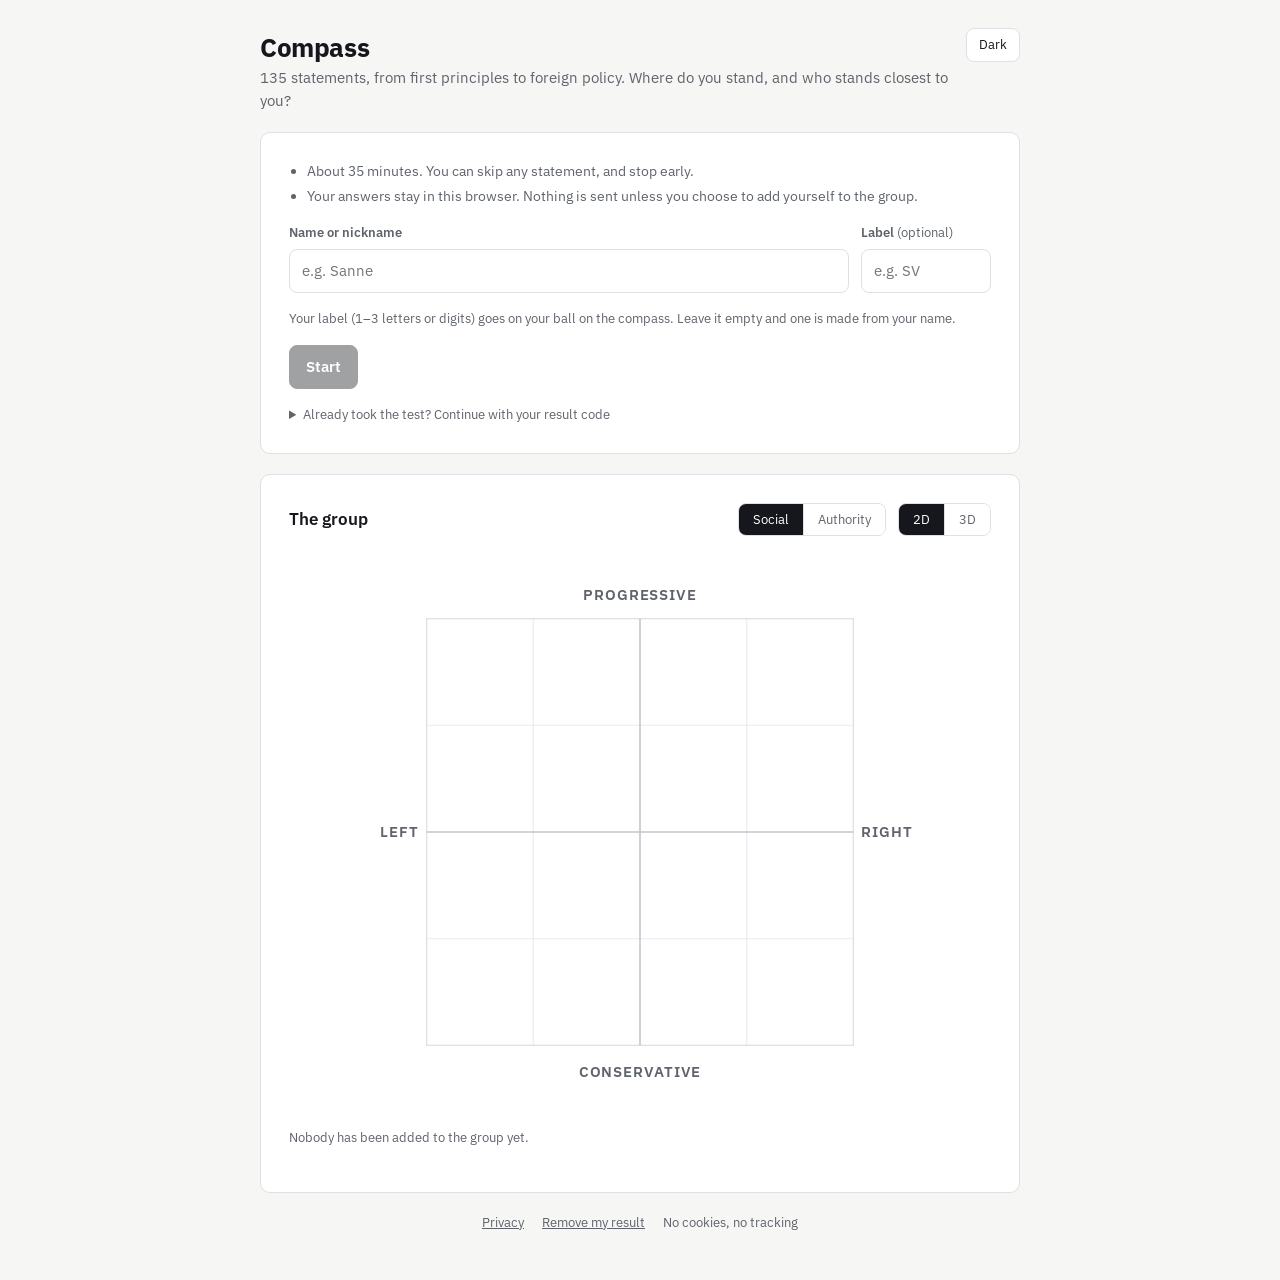
==== commit 53e8e436: "Update statement count to 135" ====
--- a/index.html
+++ b/index.html
@@ -4,9 +4,9 @@
 <meta charset="utf-8">
 <meta name="viewport" content="width=device-width,initial-scale=1,viewport-fit=cover">
 <title>Compass</title>
-<meta name="description" content="221 statements that map your political worldview, with everyone's results on one shared compass.">
+<meta name="description" content="135 statements that map your political worldview, with everyone's results on one shared compass.">
 <meta property="og:title" content="Compass">
-<meta property="og:description" content="221 statements that map your political worldview, with everyone's results on one shared compass.">
+<meta property="og:description" content="135 statements that map your political worldview, with everyone's results on one shared compass.">
 <meta name="theme-color" content="#f6f6f4">
 <link rel="icon" href="data:image/svg+xml,%3Csvg xmlns='http://www.w3.org/2000/svg' viewBox='0 0 32 32'%3E%3Ccircle cx='16' cy='16' r='14' fill='none' stroke='%2315171c' stroke-width='2.5'/%3E%3Cpath d='M16 5v22M5 16h22' stroke='%2315171c' stroke-width='1.5'/%3E%3Ccircle cx='21' cy='11' r='3.5' fill='%232a52be'/%3E%3C/svg%3E">
 <link rel="preload" href="fonts/ibm-plex-sans-latin-400-normal.woff2" as="font" type="font/woff2" crossorigin>
@@ -22,7 +22,7 @@
   <header>
     <div>
       <h1>Compass</h1>
-      <p class="muted">221 statements, from first principles to foreign policy. Where do you stand, and who stands closest to you?</p>
+      <p class="muted">135 statements, from first principles to foreign policy. Where do you stand, and who stands closest to you?</p>
     </div>
     <button class="small" id="theme" type="button" aria-label="Switch to dark mode">Dark</button>
   </header>
@@ -58,7 +58,7 @@
   </section>
 
   <section class="card" id="quiz" hidden>
-    <div class="progress"><span id="count">1 / 221</span><div class="bar"><span id="barfill" style="width:0"></span></div></div>
+    <div class="progress"><span id="count">1 / 135</span><div class="bar"><span id="barfill" style="width:0"></span></div></div>
     <p class="section-tag" id="section-tag"></p>
     <p class="statement" id="statement" aria-live="polite"></p>
     <div class="answers" id="answers" role="group" aria-label="Your answer"></div>
@@ -70,7 +70,7 @@
       </div>
       <div class="row">
         <span class="goto"><label for="goto">Go to statement</label>
-          <input type="number" id="goto" min="1" max="221" inputmode="numeric" placeholder="#" autocomplete="off">
+          <input type="number" id="goto" min="1" max="135" inputmode="numeric" placeholder="#" autocomplete="off">
           <button class="link" id="goto-go" type="button">Go</button></span>
         <span class="note" id="keys-hint">Keys 1–5 to answer, 0 to skip</span>
         <button class="link" id="finish" type="button">See my result now</button>
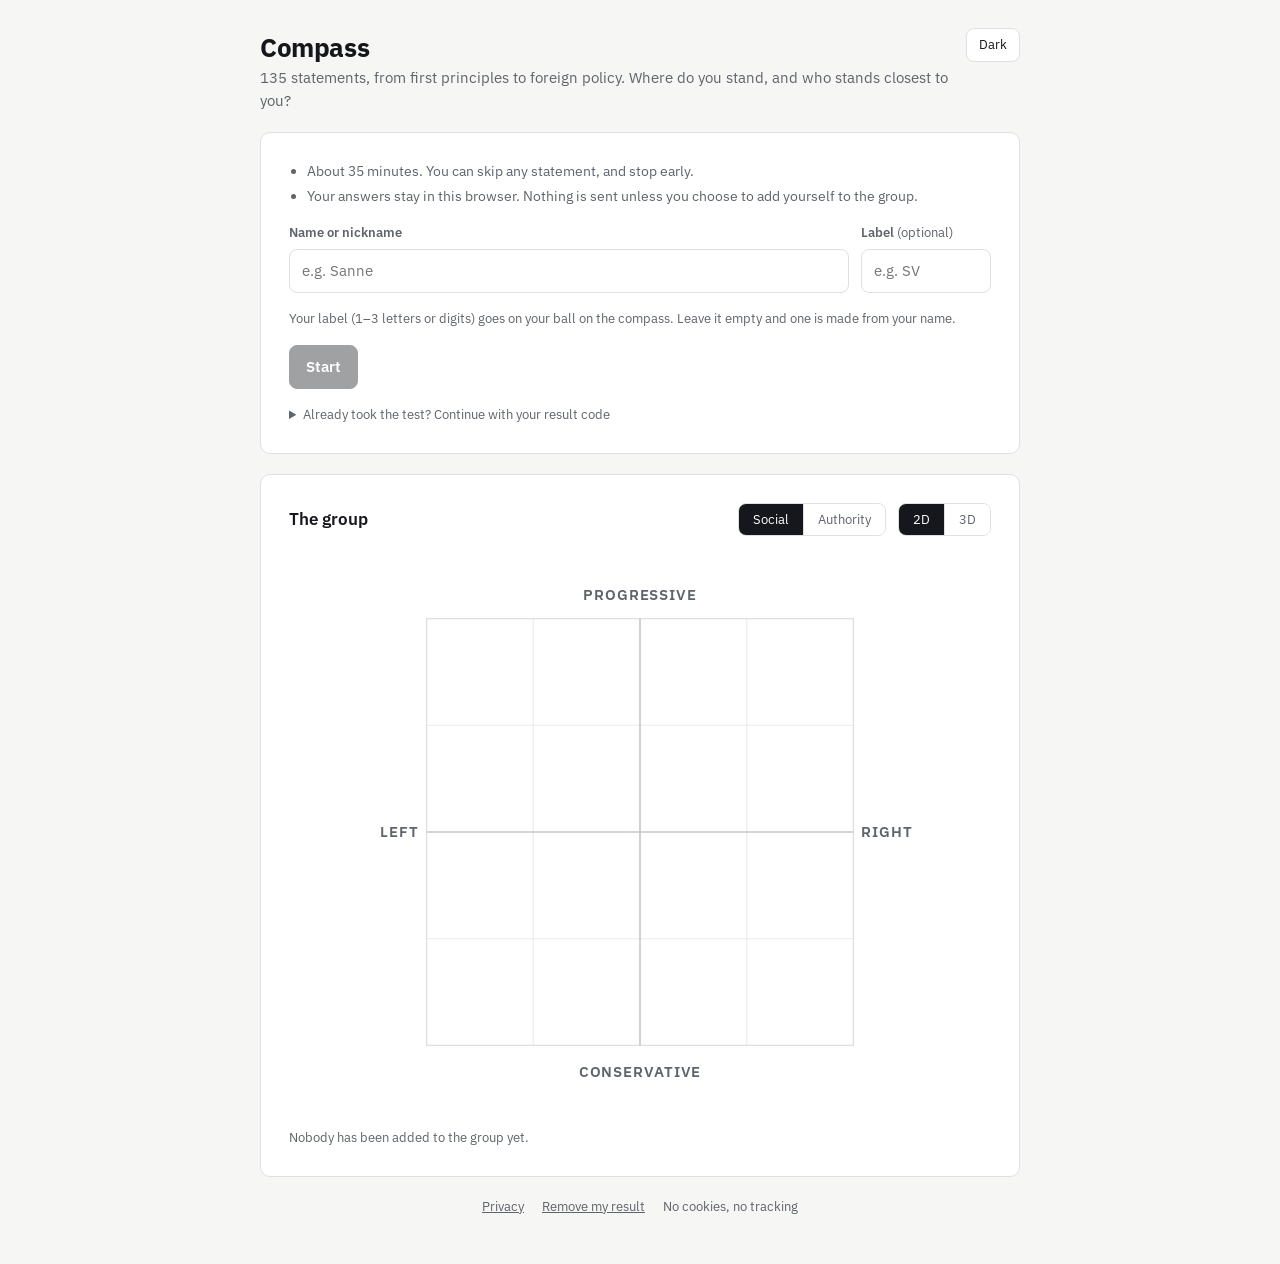
==== commit 186ddef1: "Replace the axis bars with a sortable heatmap of everyone on every axis" ====
--- a/index.html
+++ b/index.html
@@ -143,7 +143,10 @@
     <svg class="chart" id="plot3d" viewBox="0 0 420 420" role="img" tabindex="0" aria-label="Three-dimensional compass: economic, social and hawk–dove. Drag or use the arrow keys to rotate." hidden></svg>
     <p class="note" id="rotate-hint" style="text-align:center" hidden>Drag to rotate · the third axis runs from dove to hawk</p>
     <p class="note" id="group-note"></p>
-    <div id="bars" class="bars"></div>
+    <div class="sub" id="heat" hidden>
+      <h3>Everyone on every axis</h3>
+      <div class="heat-wrap" id="heat-wrap"></div>
+    </div>
     <div class="sub" id="focus" hidden>
       <div class="row spread"><h3 id="focus-title"></h3><button class="link" id="focus-clear" type="button">Close</button></div>
       <p class="note" id="focus-scores"></p>
--- a/style.css
+++ b/style.css
@@ -136,3 +136,17 @@
 
 .goto{display:inline-flex;align-items:center;gap:8px;font-size:13px;color:var(--mid)}
 .goto input{width:64px;padding:5px 8px;font-size:13px}
+
+/* Heatmap of everyone on every axis */
+.heat-wrap{overflow:auto;max-height:560px;border:1px solid var(--hair);border-radius:8px}
+table.heat{border-collapse:separate;border-spacing:0;width:100%;font-size:13px;font-variant-numeric:tabular-nums}
+.heat th,.heat td{padding:6px 6px;text-align:center;border-bottom:1px solid var(--hair);white-space:nowrap}
+.heat thead th{position:sticky;top:0;z-index:2;background:var(--card);cursor:pointer;vertical-align:bottom;min-width:78px;white-space:normal}
+.heat thead th b{display:block;font-size:13px;color:var(--ink)}
+.heat thead th small{display:block;font-weight:400;font-size:11px;color:var(--mid)}
+.heat th.who{position:sticky;left:0;z-index:1;background:var(--card);text-align:left;font-weight:500;min-width:118px}
+.heat thead th.who{z-index:3;cursor:default}
+.heat th.who .ball{width:22px;height:22px;font-size:9px;margin-right:8px;vertical-align:middle}
+.heat tbody tr{cursor:pointer}
+.heat tbody tr:hover th.who,.heat tbody tr.sel th.who{background:var(--soft)}
+.heat tbody tr:last-child td,.heat tbody tr:last-child th{border-bottom:0}
